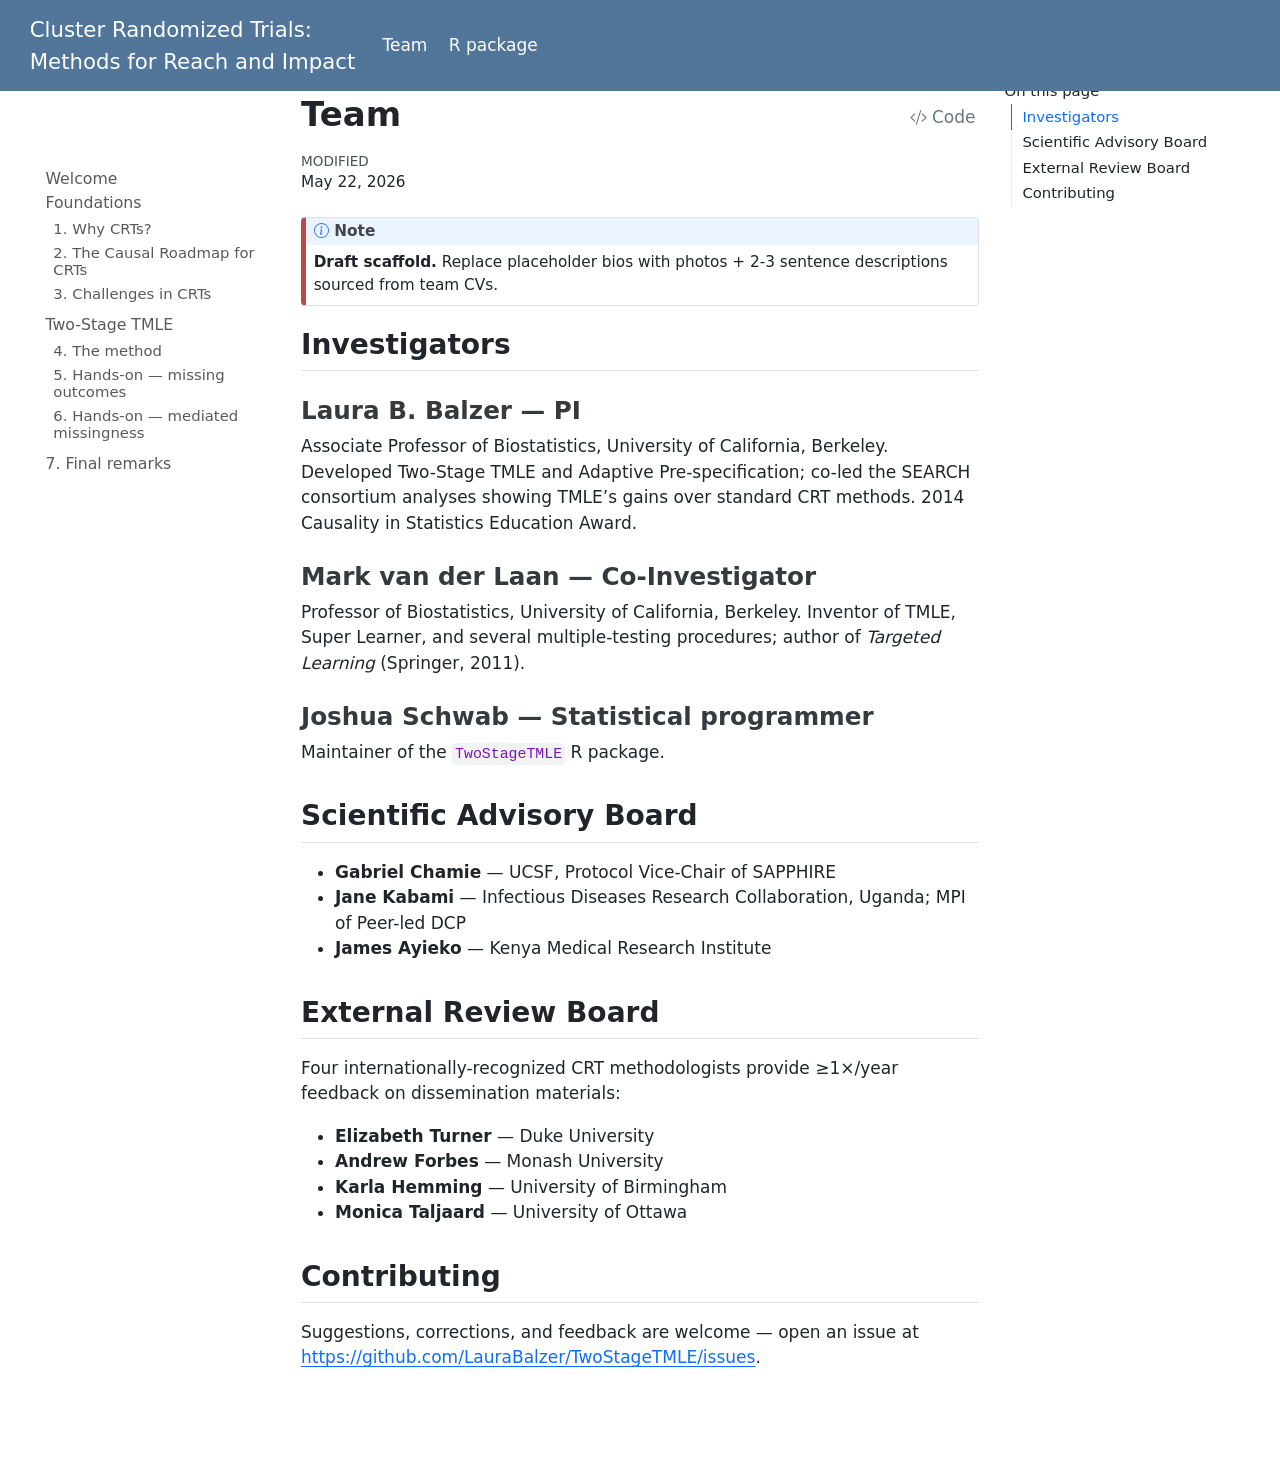
==== docs/00_instructors.html @ 2aa3c399 "initial version" ====
<!DOCTYPE html>
<html xmlns="http://www.w3.org/1999/xhtml" lang="en" xml:lang="en"><head>

<meta charset="utf-8">
<meta name="generator" content="quarto-1.9.37">

<meta name="viewport" content="width=device-width, initial-scale=1.0, user-scalable=yes">


<title>Team – Cluster Randomized Trials:  Methods for Reach and Impact</title>
<style>
/* Default styles provided by pandoc.
** See https://pandoc.org/MANUAL.html#variables-for-html for config info.
*/
code{white-space: pre-wrap;}
span.smallcaps{font-variant: small-caps;}
div.columns{display: flex; gap: min(4vw, 1.5em);}
div.column{flex: auto; overflow-x: auto;}
div.hanging-indent{margin-left: 1.5em; text-indent: -1.5em;}
ul.task-list{list-style: none;}
ul.task-list li input[type="checkbox"] {
  width: 0.8em;
  margin: 0 0.8em 0.2em -1em; /* quarto-specific, see https://github.com/quarto-dev/quarto-cli/issues/4556 */ 
  vertical-align: middle;
}
/* CSS for syntax highlighting */
html { -webkit-text-size-adjust: 100%; }
pre > code.sourceCode { white-space: pre; position: relative; }
pre > code.sourceCode > span { display: inline-block; line-height: 1.25; }
pre > code.sourceCode > span:empty { height: 1.2em; }
.sourceCode { overflow: visible; }
code.sourceCode > span { color: inherit; text-decoration: inherit; }
div.sourceCode { margin: 1em 0; }
pre.sourceCode { margin: 0; }
@media screen {
div.sourceCode { overflow: auto; }
}
@media print {
pre > code.sourceCode { white-space: pre-wrap; }
pre > code.sourceCode > span { text-indent: -5em; padding-left: 5em; }
}
pre.numberSource code
  { counter-reset: source-line 0; }
pre.numberSource code > span
  { position: relative; left: -4em; counter-increment: source-line; }
pre.numberSource code > span > a:first-child::before
  { content: counter(source-line);
    position: relative; left: -1em; text-align: right; vertical-align: baseline;
    border: none; display: inline-block;
    -webkit-touch-callout: none; -webkit-user-select: none;
    -khtml-user-select: none; -moz-user-select: none;
    -ms-user-select: none; user-select: none;
    padding: 0 4px; width: 4em;
  }
pre.numberSource { margin-left: 3em;  padding-left: 4px; }
div.sourceCode
  {   }
@media screen {
pre > code.sourceCode > span > a:first-child::before { text-decoration: underline; }
}
</style>


<script src="site_libs/quarto-nav/quarto-nav.js"></script>
<script src="site_libs/quarto-nav/headroom.min.js"></script>
<script src="site_libs/clipboard/clipboard.min.js"></script>
<script src="site_libs/quarto-search/autocomplete.umd.js"></script>
<script src="site_libs/quarto-search/fuse.min.js"></script>
<script src="site_libs/quarto-search/quarto-search.js"></script>
<meta name="quarto:offset" content="./">
<script src="site_libs/quarto-html/quarto.js" type="module"></script>
<script src="site_libs/quarto-html/tabsets/tabsets.js" type="module"></script>
<script src="site_libs/quarto-html/popper.min.js"></script>
<script src="site_libs/quarto-html/tippy.umd.min.js"></script>
<script src="site_libs/quarto-html/anchor.min.js"></script>
<link href="site_libs/quarto-html/tippy.css" rel="stylesheet">
<link href="site_libs/quarto-html/quarto-syntax-highlighting-7f8f88aac4f3542376d5c11b86a4c14d.css" rel="stylesheet" id="quarto-text-highlighting-styles">
<script src="site_libs/bootstrap/bootstrap.min.js"></script>
<link href="site_libs/bootstrap/bootstrap-icons.css" rel="stylesheet">
<link href="site_libs/bootstrap/bootstrap-45431c2918bd31147ddb3fa7038bb99f.min.css" rel="stylesheet" append-hash="true" id="quarto-bootstrap" data-mode="light">
<script id="quarto-search-options" type="application/json">{
  "location": "navbar",
  "copy-button": false,
  "collapse-after": 3,
  "panel-placement": "end",
  "type": "overlay",
  "limit": 50,
  "keyboard-shortcut": [
    "f",
    "/",
    "s"
  ],
  "show-item-context": false,
  "language": {
    "search-no-results-text": "No results",
    "search-matching-documents-text": "matching documents",
    "search-copy-link-title": "Copy link to search",
    "search-hide-matches-text": "Hide additional matches",
    "search-more-match-text": "more match in this document",
    "search-more-matches-text": "more matches in this document",
    "search-clear-button-title": "Clear",
    "search-text-placeholder": "",
    "search-detached-cancel-button-title": "Cancel",
    "search-submit-button-title": "Submit",
    "search-label": "Search"
  }
}</script>


<link rel="stylesheet" href="styles.css">
</head>

<body class="nav-sidebar floating nav-fixed quarto-light">

<div id="quarto-search-results"></div>
  <header id="quarto-header" class="headroom fixed-top">
    <nav class="navbar navbar-expand-lg " data-bs-theme="dark">
      <div class="navbar-container container-fluid">
      <div class="navbar-brand-container mx-auto">
    <a class="navbar-brand" href="./index.html">
    <span class="navbar-title">Cluster Randomized Trials: <br> Methods for Reach and Impact</span>
    </a>
  </div>
            <div id="quarto-search" class="" title="Search"></div>
          <button class="navbar-toggler" type="button" data-bs-toggle="collapse" data-bs-target="#navbarCollapse" aria-controls="navbarCollapse" role="menu" aria-expanded="false" aria-label="Toggle navigation" onclick="if (window.quartoToggleHeadroom) { window.quartoToggleHeadroom(); }">
  <span class="navbar-toggler-icon"></span>
</button>
          <div class="collapse navbar-collapse" id="navbarCollapse">
            <ul class="navbar-nav navbar-nav-scroll me-auto">
  <li class="nav-item">
    <a class="nav-link active" href="./00_instructors.html" aria-current="page"> 
<span class="menu-text">Team</span></a>
  </li>  
  <li class="nav-item">
    <a class="nav-link" href="https://github.com/LauraBalzer/TwoStageTMLE"> <i class="bi bi-github" role="img">
</i> 
<span class="menu-text">R package</span></a>
  </li>  
</ul>
          </div> <!-- /navcollapse -->
            <div class="quarto-navbar-tools">
</div>
      </div> <!-- /container-fluid -->
    </nav>
  <nav class="quarto-secondary-nav">
    <div class="container-fluid d-flex">
      <button type="button" class="quarto-btn-toggle btn" data-bs-toggle="collapse" role="button" data-bs-target=".quarto-sidebar-collapse-item" aria-controls="quarto-sidebar" aria-expanded="false" aria-label="Toggle sidebar navigation" onclick="if (window.quartoToggleHeadroom) { window.quartoToggleHeadroom(); }">
        <i class="bi bi-layout-text-sidebar-reverse"></i>
      </button>
        <a class="flex-grow-1 no-decor" role="navigation" data-bs-toggle="collapse" data-bs-target=".quarto-sidebar-collapse-item" aria-controls="quarto-sidebar" aria-expanded="false" aria-label="Toggle sidebar navigation" onclick="if (window.quartoToggleHeadroom) { window.quartoToggleHeadroom(); }">      
          <h1 class="quarto-secondary-nav-title">Team</h1>
        </a>     
      <button type="button" class="btn quarto-search-button" aria-label="Search" onclick="window.quartoOpenSearch();">
        <i class="bi bi-search"></i>
      </button>
    </div>
  </nav>
</header>
<!-- content -->
<div id="quarto-content" class="quarto-container page-columns page-rows-contents page-layout-article page-navbar">
<!-- sidebar -->
  <nav id="quarto-sidebar" class="sidebar collapse collapse-horizontal quarto-sidebar-collapse-item sidebar-navigation floating overflow-auto">
        <div class="mt-2 flex-shrink-0 align-items-center">
        <div class="sidebar-search">
        <div id="quarto-search" class="" title="Search"></div>
        </div>
        </div>
        <div class="sidebar-tools-collapse">
    <a href="https://github.com/LauraBalzer/TwoStageTMLE" title="Source code" class="quarto-navigation-tool px-1" aria-label="Source code"><i class="bi bi-github"></i></a>
</div>
    <div class="sidebar-menu-container"> 
    <ul class="list-unstyled mt-1">
        <li class="sidebar-item">
  <div class="sidebar-item-container"> 
  <a href="./index.html" class="sidebar-item-text sidebar-link">
 <span class="menu-text">Welcome</span></a>
  </div>
</li>
        <li class="sidebar-item sidebar-item-section">
      <div class="sidebar-item-container"> 
            <a class="sidebar-item-text sidebar-link text-start" data-bs-toggle="collapse" data-bs-target="#quarto-sidebar-section-1" role="navigation" aria-expanded="true">
 <span class="menu-text">Foundations</span></a>
          <a class="sidebar-item-toggle text-start" data-bs-toggle="collapse" data-bs-target="#quarto-sidebar-section-1" role="navigation" aria-expanded="true" aria-label="Toggle section">
            <i class="bi bi-chevron-right ms-2"></i>
          </a> 
      </div>
      <ul id="quarto-sidebar-section-1" class="collapse list-unstyled sidebar-section depth1 show">  
          <li class="sidebar-item">
  <div class="sidebar-item-container"> 
  <a href="./01_info_why_crts.html" class="sidebar-item-text sidebar-link">
 <span class="menu-text">1. Why CRTs?</span></a>
  </div>
</li>
          <li class="sidebar-item">
  <div class="sidebar-item-container"> 
  <a href="./02_info_roadmap.html" class="sidebar-item-text sidebar-link">
 <span class="menu-text">2. The Causal Roadmap for CRTs</span></a>
  </div>
</li>
          <li class="sidebar-item">
  <div class="sidebar-item-container"> 
  <a href="./03_info_challenges.html" class="sidebar-item-text sidebar-link">
 <span class="menu-text">3. Challenges in CRTs</span></a>
  </div>
</li>
      </ul>
  </li>
        <li class="sidebar-item sidebar-item-section">
      <div class="sidebar-item-container"> 
            <a class="sidebar-item-text sidebar-link text-start" data-bs-toggle="collapse" data-bs-target="#quarto-sidebar-section-2" role="navigation" aria-expanded="true">
 <span class="menu-text">Two-Stage TMLE</span></a>
          <a class="sidebar-item-toggle text-start" data-bs-toggle="collapse" data-bs-target="#quarto-sidebar-section-2" role="navigation" aria-expanded="true" aria-label="Toggle section">
            <i class="bi bi-chevron-right ms-2"></i>
          </a> 
      </div>
      <ul id="quarto-sidebar-section-2" class="collapse list-unstyled sidebar-section depth1 show">  
          <li class="sidebar-item">
  <div class="sidebar-item-container"> 
  <a href="./04_info_two_stage_tmle.html" class="sidebar-item-text sidebar-link">
 <span class="menu-text">4. The method</span></a>
  </div>
</li>
          <li class="sidebar-item">
  <div class="sidebar-item-container"> 
  <a href="./05_R_foundational.html" class="sidebar-item-text sidebar-link">
 <span class="menu-text">5. Hands-on — missing outcomes</span></a>
  </div>
</li>
          <li class="sidebar-item">
  <div class="sidebar-item-container"> 
  <a href="./06_R_mediated.html" class="sidebar-item-text sidebar-link">
 <span class="menu-text">6. Hands-on — mediated missingness</span></a>
  </div>
</li>
      </ul>
  </li>
        <li class="sidebar-item">
  <div class="sidebar-item-container"> 
  <a href="./11_info_conclusion.html" class="sidebar-item-text sidebar-link">
 <span class="menu-text">7. Final remarks</span></a>
  </div>
</li>
    </ul>
    </div>
</nav>
<div id="quarto-sidebar-glass" class="quarto-sidebar-collapse-item" data-bs-toggle="collapse" data-bs-target=".quarto-sidebar-collapse-item"></div>
<!-- margin-sidebar -->
    <div id="quarto-margin-sidebar" class="sidebar margin-sidebar">
        <nav id="TOC" role="doc-toc" class="toc-active">
    <h2 id="toc-title">On this page</h2>
   
  <ul>
  <li><a href="#investigators" id="toc-investigators" class="nav-link active" data-scroll-target="#investigators">Investigators</a>
  <ul class="collapse">
  <li><a href="#laura-b.-balzer-pi" id="toc-laura-b.-balzer-pi" class="nav-link" data-scroll-target="#laura-b.-balzer-pi">Laura B. Balzer — PI</a></li>
  <li><a href="#mark-van-der-laan-co-investigator" id="toc-mark-van-der-laan-co-investigator" class="nav-link" data-scroll-target="#mark-van-der-laan-co-investigator">Mark van der Laan — Co-Investigator</a></li>
  <li><a href="#joshua-schwab-statistical-programmer" id="toc-joshua-schwab-statistical-programmer" class="nav-link" data-scroll-target="#joshua-schwab-statistical-programmer">Joshua Schwab — Statistical programmer</a></li>
  </ul></li>
  <li><a href="#scientific-advisory-board" id="toc-scientific-advisory-board" class="nav-link" data-scroll-target="#scientific-advisory-board">Scientific Advisory Board</a></li>
  <li><a href="#external-review-board" id="toc-external-review-board" class="nav-link" data-scroll-target="#external-review-board">External Review Board</a></li>
  <li><a href="#contributing" id="toc-contributing" class="nav-link" data-scroll-target="#contributing">Contributing</a></li>
  </ul>
</nav>
    </div>
<!-- main -->
<main class="content" id="quarto-document-content">

<header id="title-block-header" class="quarto-title-block default">
<div class="quarto-title">
<div class="quarto-title-block"><div><h1 class="title d-none d-lg-block">Team</h1><button type="button" class="btn code-tools-button" id="quarto-code-tools-source"><i class="bi"></i> Code</button></div></div>
</div>



<div class="quarto-title-meta">

    
  
    <div>
    <div class="quarto-title-meta-heading">Modified</div>
    <div class="quarto-title-meta-contents">
      <p class="date-modified">May 22, 2026</p>
    </div>
  </div>
    
  </div>
  


</header>


<div class="draft callout callout-style-default callout-note callout-titled">
<div class="callout-header d-flex align-content-center">
<div class="callout-icon-container">
<i class="callout-icon"></i>
</div>
<div class="callout-title-container flex-fill">
Note
</div>
</div>
<div class="callout-body-container callout-body">
<p><strong>Draft scaffold.</strong> Replace placeholder bios with photos + 2-3 sentence descriptions sourced from team CVs.</p>
</div>
</div>
<section id="investigators" class="level2">
<h2 class="anchored" data-anchor-id="investigators">Investigators</h2>
<section id="laura-b.-balzer-pi" class="level3">
<h3 class="anchored" data-anchor-id="laura-b.-balzer-pi">Laura B. Balzer — PI</h3>
<p>Associate Professor of Biostatistics, University of California, Berkeley. Developed Two-Stage TMLE and Adaptive Pre-specification; co-led the SEARCH consortium analyses showing TMLE’s gains over standard CRT methods. 2014 Causality in Statistics Education Award.</p>
</section>
<section id="mark-van-der-laan-co-investigator" class="level3">
<h3 class="anchored" data-anchor-id="mark-van-der-laan-co-investigator">Mark van der Laan — Co-Investigator</h3>
<p>Professor of Biostatistics, University of California, Berkeley. Inventor of TMLE, Super Learner, and several multiple-testing procedures; author of <em>Targeted Learning</em> (Springer, 2011).</p>
</section>
<section id="joshua-schwab-statistical-programmer" class="level3">
<h3 class="anchored" data-anchor-id="joshua-schwab-statistical-programmer">Joshua Schwab — Statistical programmer</h3>
<p>Maintainer of the <code>TwoStageTMLE</code> R package.</p>
</section>
</section>
<section id="scientific-advisory-board" class="level2">
<h2 class="anchored" data-anchor-id="scientific-advisory-board">Scientific Advisory Board</h2>
<ul>
<li><strong>Gabriel Chamie</strong> — UCSF, Protocol Vice-Chair of SAPPHIRE</li>
<li><strong>Jane Kabami</strong> — Infectious Diseases Research Collaboration, Uganda; MPI of Peer-led DCP</li>
<li><strong>James Ayieko</strong> — Kenya Medical Research Institute</li>
</ul>
</section>
<section id="external-review-board" class="level2">
<h2 class="anchored" data-anchor-id="external-review-board">External Review Board</h2>
<p>Four internationally-recognized CRT methodologists provide ≥1×/year feedback on dissemination materials:</p>
<ul>
<li><strong>Elizabeth Turner</strong> — Duke University</li>
<li><strong>Andrew Forbes</strong> — Monash University</li>
<li><strong>Karla Hemming</strong> — University of Birmingham</li>
<li><strong>Monica Taljaard</strong> — University of Ottawa</li>
</ul>
</section>
<section id="contributing" class="level2">
<h2 class="anchored" data-anchor-id="contributing">Contributing</h2>
<p>Suggestions, corrections, and feedback are welcome — open an issue at <a href="https://github.com/LauraBalzer/TwoStageTMLE/issues" class="uri">https://github.com/LauraBalzer/TwoStageTMLE/issues</a>.</p>


<!-- -->

</section>

</main> <!-- /main -->
<script id="quarto-html-after-body" type="application/javascript">
  window.document.addEventListener("DOMContentLoaded", function (event) {
    const icon = "";
    const anchorJS = new window.AnchorJS();
    anchorJS.options = {
      placement: 'right',
      icon: icon
    };
    anchorJS.add('.anchored');
    const isCodeAnnotation = (el) => {
      for (const clz of el.classList) {
        if (clz.startsWith('code-annotation-')) {                     
          return true;
        }
      }
      return false;
    }
    const onCopySuccess = function(e) {
      // button target
      const button = e.trigger;
      // don't keep focus
      button.blur();
      // flash "checked"
      button.classList.add('code-copy-button-checked');
      var currentTitle = button.getAttribute("title");
      button.setAttribute("title", "Copied!");
      let tooltip;
      if (window.bootstrap) {
        button.setAttribute("data-bs-toggle", "tooltip");
        button.setAttribute("data-bs-placement", "left");
        button.setAttribute("data-bs-title", "Copied!");
        tooltip = new bootstrap.Tooltip(button, 
          { trigger: "manual", 
            customClass: "code-copy-button-tooltip",
            offset: [0, -8]});
        tooltip.show();    
      }
      setTimeout(function() {
        if (tooltip) {
          tooltip.hide();
          button.removeAttribute("data-bs-title");
          button.removeAttribute("data-bs-toggle");
          button.removeAttribute("data-bs-placement");
        }
        button.setAttribute("title", currentTitle);
        button.classList.remove('code-copy-button-checked');
      }, 1000);
      // clear code selection
      e.clearSelection();
    }
    const getTextToCopy = function(trigger) {
      const outerScaffold = trigger.parentElement.cloneNode(true);
      const codeEl = outerScaffold.querySelector('code');
      for (const childEl of codeEl.children) {
        if (isCodeAnnotation(childEl)) {
          childEl.remove();
        }
      }
      return codeEl.innerText;
    }
    const clipboard = new window.ClipboardJS('.code-copy-button:not([data-in-quarto-modal])', {
      text: getTextToCopy
    });
    clipboard.on('success', onCopySuccess);
    if (window.document.getElementById('quarto-embedded-source-code-modal')) {
      const clipboardModal = new window.ClipboardJS('.code-copy-button[data-in-quarto-modal]', {
        text: getTextToCopy,
        container: window.document.getElementById('quarto-embedded-source-code-modal')
      });
      clipboardModal.on('success', onCopySuccess);
    }
    const viewSource = window.document.getElementById('quarto-view-source') ||
                       window.document.getElementById('quarto-code-tools-source');
    if (viewSource) {
      const sourceUrl = viewSource.getAttribute("data-quarto-source-url");
      viewSource.addEventListener("click", function(e) {
        if (sourceUrl) {
          // rstudio viewer pane
          if (/\bcapabilities=\b/.test(window.location)) {
            window.open(sourceUrl);
          } else {
            window.location.href = sourceUrl;
          }
        } else {
          const modal = new bootstrap.Modal(document.getElementById('quarto-embedded-source-code-modal'));
          modal.show();
        }
        return false;
      });
    }
    function toggleCodeHandler(show) {
      return function(e) {
        const detailsSrc = window.document.querySelectorAll(".cell > details > .sourceCode");
        for (let i=0; i<detailsSrc.length; i++) {
          const details = detailsSrc[i].parentElement;
          if (show) {
            details.open = true;
          } else {
            details.removeAttribute("open");
          }
        }
        const cellCodeDivs = window.document.querySelectorAll(".cell > .sourceCode");
        const fromCls = show ? "hidden" : "unhidden";
        const toCls = show ? "unhidden" : "hidden";
        for (let i=0; i<cellCodeDivs.length; i++) {
          const codeDiv = cellCodeDivs[i];
          if (codeDiv.classList.contains(fromCls)) {
            codeDiv.classList.remove(fromCls);
            codeDiv.classList.add(toCls);
          } 
        }
        return false;
      }
    }
    const hideAllCode = window.document.getElementById("quarto-hide-all-code");
    if (hideAllCode) {
      hideAllCode.addEventListener("click", toggleCodeHandler(false));
    }
    const showAllCode = window.document.getElementById("quarto-show-all-code");
    if (showAllCode) {
      showAllCode.addEventListener("click", toggleCodeHandler(true));
    }
      var localhostRegex = new RegExp(/^(?:http|https):\/\/localhost\:?[0-9]*\//);
      var mailtoRegex = new RegExp(/^mailto:/);
        var filterRegex = new RegExp('/' + window.location.host + '/');
      var isInternal = (href) => {
          return filterRegex.test(href) || localhostRegex.test(href) || mailtoRegex.test(href);
      }
      // Inspect non-navigation links and adorn them if external
     var links = window.document.querySelectorAll('a[href]:not(.nav-link):not(.navbar-brand):not(.toc-action):not(.sidebar-link):not(.sidebar-item-toggle):not(.pagination-link):not(.no-external):not([aria-hidden]):not(.dropdown-item):not(.quarto-navigation-tool):not(.about-link)');
      for (var i=0; i<links.length; i++) {
        const link = links[i];
        if (!isInternal(link.href)) {
          // undo the damage that might have been done by quarto-nav.js in the case of
          // links that we want to consider external
          if (link.dataset.originalHref !== undefined) {
            link.href = link.dataset.originalHref;
          }
        }
      }
    function tippyHover(el, contentFn, onTriggerFn, onUntriggerFn) {
      const config = {
        allowHTML: true,
        maxWidth: 500,
        delay: 100,
        arrow: false,
        appendTo: function(el) {
            return el.parentElement;
        },
        interactive: true,
        interactiveBorder: 10,
        theme: 'quarto',
        placement: 'bottom-start',
      };
      if (contentFn) {
        config.content = contentFn;
      }
      if (onTriggerFn) {
        config.onTrigger = onTriggerFn;
      }
      if (onUntriggerFn) {
        config.onUntrigger = onUntriggerFn;
      }
      window.tippy(el, config); 
    }
    const noterefs = window.document.querySelectorAll('a[role="doc-noteref"]');
    for (var i=0; i<noterefs.length; i++) {
      const ref = noterefs[i];
      tippyHover(ref, function() {
        // use id or data attribute instead here
        let href = ref.getAttribute('data-footnote-href') || ref.getAttribute('href');
        try { href = new URL(href).hash; } catch {}
        const id = href.replace(/^#\/?/, "");
        const note = window.document.getElementById(id);
        if (note) {
          return note.innerHTML;
        } else {
          return "";
        }
      });
    }
    const xrefs = window.document.querySelectorAll('a.quarto-xref');
    const processXRef = (id, note) => {
      // Strip column container classes
      const stripColumnClz = (el) => {
        el.classList.remove("page-full", "page-columns");
        if (el.children) {
          for (const child of el.children) {
            stripColumnClz(child);
          }
        }
      }
      stripColumnClz(note)
      if (id === null || id.startsWith('sec-')) {
        // Special case sections, only their first couple elements
        const container = document.createElement("div");
        if (note.children && note.children.length > 2) {
          container.appendChild(note.children[0].cloneNode(true));
          for (let i = 1; i < note.children.length; i++) {
            const child = note.children[i];
            if (child.tagName === "P" && child.innerText === "") {
              continue;
            } else {
              container.appendChild(child.cloneNode(true));
              break;
            }
          }
          if (window.Quarto?.typesetMath) {
            window.Quarto.typesetMath(container);
          }
          return container.innerHTML
        } else {
          if (window.Quarto?.typesetMath) {
            window.Quarto.typesetMath(note);
          }
          return note.innerHTML;
        }
      } else {
        // Remove any anchor links if they are present
        const anchorLink = note.querySelector('a.anchorjs-link');
        if (anchorLink) {
          anchorLink.remove();
        }
        if (window.Quarto?.typesetMath) {
          window.Quarto.typesetMath(note);
        }
        if (note.classList.contains("callout")) {
          return note.outerHTML;
        } else {
          return note.innerHTML;
        }
      }
    }
    for (var i=0; i<xrefs.length; i++) {
      const xref = xrefs[i];
      tippyHover(xref, undefined, function(instance) {
        instance.disable();
        let url = xref.getAttribute('href');
        let hash = undefined; 
        if (url.startsWith('#')) {
          hash = url;
        } else {
          try { hash = new URL(url).hash; } catch {}
        }
        if (hash) {
          const id = hash.replace(/^#\/?/, "");
          const note = window.document.getElementById(id);
          if (note !== null) {
            try {
              const html = processXRef(id, note.cloneNode(true));
              instance.setContent(html);
            } finally {
              instance.enable();
              instance.show();
            }
          } else {
            // See if we can fetch this
            fetch(url.split('#')[0])
            .then(res => res.text())
            .then(html => {
              const parser = new DOMParser();
              const htmlDoc = parser.parseFromString(html, "text/html");
              const note = htmlDoc.getElementById(id);
              if (note !== null) {
                const html = processXRef(id, note);
                instance.setContent(html);
              } 
            }).finally(() => {
              instance.enable();
              instance.show();
            });
          }
        } else {
          // See if we can fetch a full url (with no hash to target)
          // This is a special case and we should probably do some content thinning / targeting
          fetch(url)
          .then(res => res.text())
          .then(html => {
            const parser = new DOMParser();
            const htmlDoc = parser.parseFromString(html, "text/html");
            const note = htmlDoc.querySelector('main.content');
            if (note !== null) {
              // This should only happen for chapter cross references
              // (since there is no id in the URL)
              // remove the first header
              if (note.children.length > 0 && note.children[0].tagName === "HEADER") {
                note.children[0].remove();
              }
              const html = processXRef(null, note);
              instance.setContent(html);
            } 
          }).finally(() => {
            instance.enable();
            instance.show();
          });
        }
      }, function(instance) {
      });
    }
        let selectedAnnoteEl;
        const selectorForAnnotation = ( cell, annotation) => {
          let cellAttr = 'data-code-cell="' + cell + '"';
          let lineAttr = 'data-code-annotation="' +  annotation + '"';
          const selector = 'span[' + cellAttr + '][' + lineAttr + ']';
          return selector;
        }
        const selectCodeLines = (annoteEl) => {
          const doc = window.document;
          const targetCell = annoteEl.getAttribute("data-target-cell");
          const targetAnnotation = annoteEl.getAttribute("data-target-annotation");
          const annoteSpan = window.document.querySelector(selectorForAnnotation(targetCell, targetAnnotation));
          const lines = annoteSpan.getAttribute("data-code-lines").split(",");
          const lineIds = lines.map((line) => {
            return targetCell + "-" + line;
          })
          let top = null;
          let height = null;
          let parent = null;
          if (lineIds.length > 0) {
              //compute the position of the single el (top and bottom and make a div)
              const el = window.document.getElementById(lineIds[0]);
              top = el.offsetTop;
              height = el.offsetHeight;
              parent = el.parentElement.parentElement;
            if (lineIds.length > 1) {
              const lastEl = window.document.getElementById(lineIds[lineIds.length - 1]);
              const bottom = lastEl.offsetTop + lastEl.offsetHeight;
              height = bottom - top;
            }
            if (top !== null && height !== null && parent !== null) {
              // cook up a div (if necessary) and position it 
              let div = window.document.getElementById("code-annotation-line-highlight");
              if (div === null) {
                div = window.document.createElement("div");
                div.setAttribute("id", "code-annotation-line-highlight");
                div.style.position = 'absolute';
                parent.appendChild(div);
              }
              div.style.top = top - 2 + "px";
              div.style.height = height + 4 + "px";
              div.style.left = 0;
              let gutterDiv = window.document.getElementById("code-annotation-line-highlight-gutter");
              if (gutterDiv === null) {
                gutterDiv = window.document.createElement("div");
                gutterDiv.setAttribute("id", "code-annotation-line-highlight-gutter");
                gutterDiv.style.position = 'absolute';
                const codeCell = window.document.getElementById(targetCell);
                const gutter = codeCell.querySelector('.code-annotation-gutter');
                gutter.appendChild(gutterDiv);
              }
              gutterDiv.style.top = top - 2 + "px";
              gutterDiv.style.height = height + 4 + "px";
            }
            selectedAnnoteEl = annoteEl;
          }
        };
        const unselectCodeLines = () => {
          const elementsIds = ["code-annotation-line-highlight", "code-annotation-line-highlight-gutter"];
          elementsIds.forEach((elId) => {
            const div = window.document.getElementById(elId);
            if (div) {
              div.remove();
            }
          });
          selectedAnnoteEl = undefined;
        };
          // Handle positioning of the toggle
      window.addEventListener(
        "resize",
        throttle(() => {
          elRect = undefined;
          if (selectedAnnoteEl) {
            selectCodeLines(selectedAnnoteEl);
          }
        }, 10)
      );
      function throttle(fn, ms) {
      let throttle = false;
      let timer;
        return (...args) => {
          if(!throttle) { // first call gets through
              fn.apply(this, args);
              throttle = true;
          } else { // all the others get throttled
              if(timer) clearTimeout(timer); // cancel #2
              timer = setTimeout(() => {
                fn.apply(this, args);
                timer = throttle = false;
              }, ms);
          }
        };
      }
        // Attach click handler to the DT
        const annoteDls = window.document.querySelectorAll('dt[data-target-cell]');
        for (const annoteDlNode of annoteDls) {
          annoteDlNode.addEventListener('click', (event) => {
            const clickedEl = event.target;
            if (clickedEl !== selectedAnnoteEl) {
              unselectCodeLines();
              const activeEl = window.document.querySelector('dt[data-target-cell].code-annotation-active');
              if (activeEl) {
                activeEl.classList.remove('code-annotation-active');
              }
              selectCodeLines(clickedEl);
              clickedEl.classList.add('code-annotation-active');
            } else {
              // Unselect the line
              unselectCodeLines();
              clickedEl.classList.remove('code-annotation-active');
            }
          });
        }
    const findCites = (el) => {
      const parentEl = el.parentElement;
      if (parentEl) {
        const cites = parentEl.dataset.cites;
        if (cites) {
          return {
            el,
            cites: cites.split(' ')
          };
        } else {
          return findCites(el.parentElement)
        }
      } else {
        return undefined;
      }
    };
    var bibliorefs = window.document.querySelectorAll('a[role="doc-biblioref"]');
    for (var i=0; i<bibliorefs.length; i++) {
      const ref = bibliorefs[i];
      const citeInfo = findCites(ref);
      if (citeInfo) {
        tippyHover(citeInfo.el, function() {
          var popup = window.document.createElement('div');
          citeInfo.cites.forEach(function(cite) {
            var citeDiv = window.document.createElement('div');
            citeDiv.classList.add('hanging-indent');
            citeDiv.classList.add('csl-entry');
            var biblioDiv = window.document.getElementById('ref-' + cite);
            if (biblioDiv) {
              citeDiv.innerHTML = biblioDiv.innerHTML;
            }
            popup.appendChild(citeDiv);
          });
          return popup.innerHTML;
        });
      }
    }
  });
  </script><div class="modal fade" id="quarto-embedded-source-code-modal" tabindex="-1" aria-labelledby="quarto-embedded-source-code-modal-label" aria-hidden="true"><div class="modal-dialog modal-dialog-scrollable"><div class="modal-content"><div class="modal-header"><h5 class="modal-title" id="quarto-embedded-source-code-modal-label">Source Code</h5><button class="btn-close" data-bs-dismiss="modal"></button></div><div class="modal-body"><div class="">
<div class="code-copy-outer-scaffold"><div class="sourceCode" id="cb1" data-shortcodes="false"><pre class="sourceCode markdown code-with-copy"><code class="sourceCode markdown"><span id="cb1-1"><a href="#cb1-1" aria-hidden="true" tabindex="-1"></a><span class="co">---</span></span>
<span id="cb1-2"><a href="#cb1-2" aria-hidden="true" tabindex="-1"></a><span class="an">title:</span><span class="co"> "Team"</span></span>
<span id="cb1-3"><a href="#cb1-3" aria-hidden="true" tabindex="-1"></a><span class="an">date-modified:</span><span class="co"> last-modified</span></span>
<span id="cb1-4"><a href="#cb1-4" aria-hidden="true" tabindex="-1"></a><span class="co">---</span></span>
<span id="cb1-5"><a href="#cb1-5" aria-hidden="true" tabindex="-1"></a></span>
<span id="cb1-6"><a href="#cb1-6" aria-hidden="true" tabindex="-1"></a>::: {.callout-note .draft}</span>
<span id="cb1-7"><a href="#cb1-7" aria-hidden="true" tabindex="-1"></a>**Draft scaffold.** Replace placeholder bios with photos + 2-3 sentence</span>
<span id="cb1-8"><a href="#cb1-8" aria-hidden="true" tabindex="-1"></a>descriptions sourced from team CVs.</span>
<span id="cb1-9"><a href="#cb1-9" aria-hidden="true" tabindex="-1"></a>:::</span>
<span id="cb1-10"><a href="#cb1-10" aria-hidden="true" tabindex="-1"></a></span>
<span id="cb1-11"><a href="#cb1-11" aria-hidden="true" tabindex="-1"></a><span class="fu">## Investigators</span></span>
<span id="cb1-12"><a href="#cb1-12" aria-hidden="true" tabindex="-1"></a></span>
<span id="cb1-13"><a href="#cb1-13" aria-hidden="true" tabindex="-1"></a><span class="fu">### Laura B. Balzer — PI</span></span>
<span id="cb1-14"><a href="#cb1-14" aria-hidden="true" tabindex="-1"></a></span>
<span id="cb1-15"><a href="#cb1-15" aria-hidden="true" tabindex="-1"></a>Associate Professor of Biostatistics, University of California, Berkeley.</span>
<span id="cb1-16"><a href="#cb1-16" aria-hidden="true" tabindex="-1"></a>Developed Two-Stage TMLE and Adaptive Pre-specification; co-led the</span>
<span id="cb1-17"><a href="#cb1-17" aria-hidden="true" tabindex="-1"></a>SEARCH consortium analyses showing TMLE's gains over standard CRT</span>
<span id="cb1-18"><a href="#cb1-18" aria-hidden="true" tabindex="-1"></a>methods. 2014 Causality in Statistics Education Award.</span>
<span id="cb1-19"><a href="#cb1-19" aria-hidden="true" tabindex="-1"></a></span>
<span id="cb1-20"><a href="#cb1-20" aria-hidden="true" tabindex="-1"></a><span class="fu">### Mark van der Laan — Co-Investigator</span></span>
<span id="cb1-21"><a href="#cb1-21" aria-hidden="true" tabindex="-1"></a></span>
<span id="cb1-22"><a href="#cb1-22" aria-hidden="true" tabindex="-1"></a>Professor of Biostatistics, University of California, Berkeley. Inventor</span>
<span id="cb1-23"><a href="#cb1-23" aria-hidden="true" tabindex="-1"></a>of TMLE, Super Learner, and several multiple-testing procedures; author</span>
<span id="cb1-24"><a href="#cb1-24" aria-hidden="true" tabindex="-1"></a>of *Targeted Learning* (Springer, 2011).</span>
<span id="cb1-25"><a href="#cb1-25" aria-hidden="true" tabindex="-1"></a></span>
<span id="cb1-26"><a href="#cb1-26" aria-hidden="true" tabindex="-1"></a><span class="fu">### Joshua Schwab — Statistical programmer</span></span>
<span id="cb1-27"><a href="#cb1-27" aria-hidden="true" tabindex="-1"></a></span>
<span id="cb1-28"><a href="#cb1-28" aria-hidden="true" tabindex="-1"></a>Maintainer of the <span class="in">`TwoStageTMLE`</span> R package.</span>
<span id="cb1-29"><a href="#cb1-29" aria-hidden="true" tabindex="-1"></a></span>
<span id="cb1-30"><a href="#cb1-30" aria-hidden="true" tabindex="-1"></a><span class="fu">## Scientific Advisory Board</span></span>
<span id="cb1-31"><a href="#cb1-31" aria-hidden="true" tabindex="-1"></a></span>
<span id="cb1-32"><a href="#cb1-32" aria-hidden="true" tabindex="-1"></a><span class="ss">* </span>**Gabriel Chamie** — UCSF, Protocol Vice-Chair of SAPPHIRE</span>
<span id="cb1-33"><a href="#cb1-33" aria-hidden="true" tabindex="-1"></a><span class="ss">* </span>**Jane Kabami** — Infectious Diseases Research Collaboration, Uganda; MPI of Peer-led DCP</span>
<span id="cb1-34"><a href="#cb1-34" aria-hidden="true" tabindex="-1"></a><span class="ss">* </span>**James Ayieko** — Kenya Medical Research Institute</span>
<span id="cb1-35"><a href="#cb1-35" aria-hidden="true" tabindex="-1"></a></span>
<span id="cb1-36"><a href="#cb1-36" aria-hidden="true" tabindex="-1"></a><span class="fu">## External Review Board</span></span>
<span id="cb1-37"><a href="#cb1-37" aria-hidden="true" tabindex="-1"></a></span>
<span id="cb1-38"><a href="#cb1-38" aria-hidden="true" tabindex="-1"></a>Four internationally-recognized CRT methodologists provide ≥1×/year</span>
<span id="cb1-39"><a href="#cb1-39" aria-hidden="true" tabindex="-1"></a>feedback on dissemination materials:</span>
<span id="cb1-40"><a href="#cb1-40" aria-hidden="true" tabindex="-1"></a></span>
<span id="cb1-41"><a href="#cb1-41" aria-hidden="true" tabindex="-1"></a><span class="ss">* </span>**Elizabeth Turner** — Duke University</span>
<span id="cb1-42"><a href="#cb1-42" aria-hidden="true" tabindex="-1"></a><span class="ss">* </span>**Andrew Forbes** — Monash University</span>
<span id="cb1-43"><a href="#cb1-43" aria-hidden="true" tabindex="-1"></a><span class="ss">* </span>**Karla Hemming** — University of Birmingham</span>
<span id="cb1-44"><a href="#cb1-44" aria-hidden="true" tabindex="-1"></a><span class="ss">* </span>**Monica Taljaard** — University of Ottawa</span>
<span id="cb1-45"><a href="#cb1-45" aria-hidden="true" tabindex="-1"></a></span>
<span id="cb1-46"><a href="#cb1-46" aria-hidden="true" tabindex="-1"></a><span class="fu">## Contributing</span></span>
<span id="cb1-47"><a href="#cb1-47" aria-hidden="true" tabindex="-1"></a></span>
<span id="cb1-48"><a href="#cb1-48" aria-hidden="true" tabindex="-1"></a>Suggestions, corrections, and feedback are welcome — open an issue at</span>
<span id="cb1-49"><a href="#cb1-49" aria-hidden="true" tabindex="-1"></a><span class="ot">&lt;https://github.com/LauraBalzer/TwoStageTMLE/issues&gt;</span>.</span></code></pre></div><button title="Copy to Clipboard" class="code-copy-button" data-in-quarto-modal=""><i class="bi"></i></button></div>
</div></div></div></div></div>
</div> <!-- /content -->




</body></html>
---- docs/styles.css ----
/* Working-draft styles — start minimal, refine after ERB review. */

/* Tighter sidebar headings, more breathing room in body */
.sidebar-section {
  margin-top: 0.5rem;
}

.quarto-title-block .quarto-title .title {
  font-size: 2rem;
  line-height: 1.2;
}

/* Distinct treatment for the WIP banners used in stub chapters */
.callout.callout-style-default.callout-note.draft {
  border-left-color: #b94a48;
}
.callout.callout-style-default.callout-note.draft .callout-title {
  color: #b94a48;
}

/* Slightly larger code blocks */
pre code {
  font-size: 0.9em;
}

/* Roadmap step boxes (used in chapter 2) */
.roadmap-step {
  border-left: 4px solid #4078c0;
  padding: 0.5rem 1rem;
  margin: 0.75rem 0;
  background: #f6f8fa;
  border-radius: 4px;
}
.roadmap-step h4 {
  margin-top: 0;
  color: #4078c0;
}
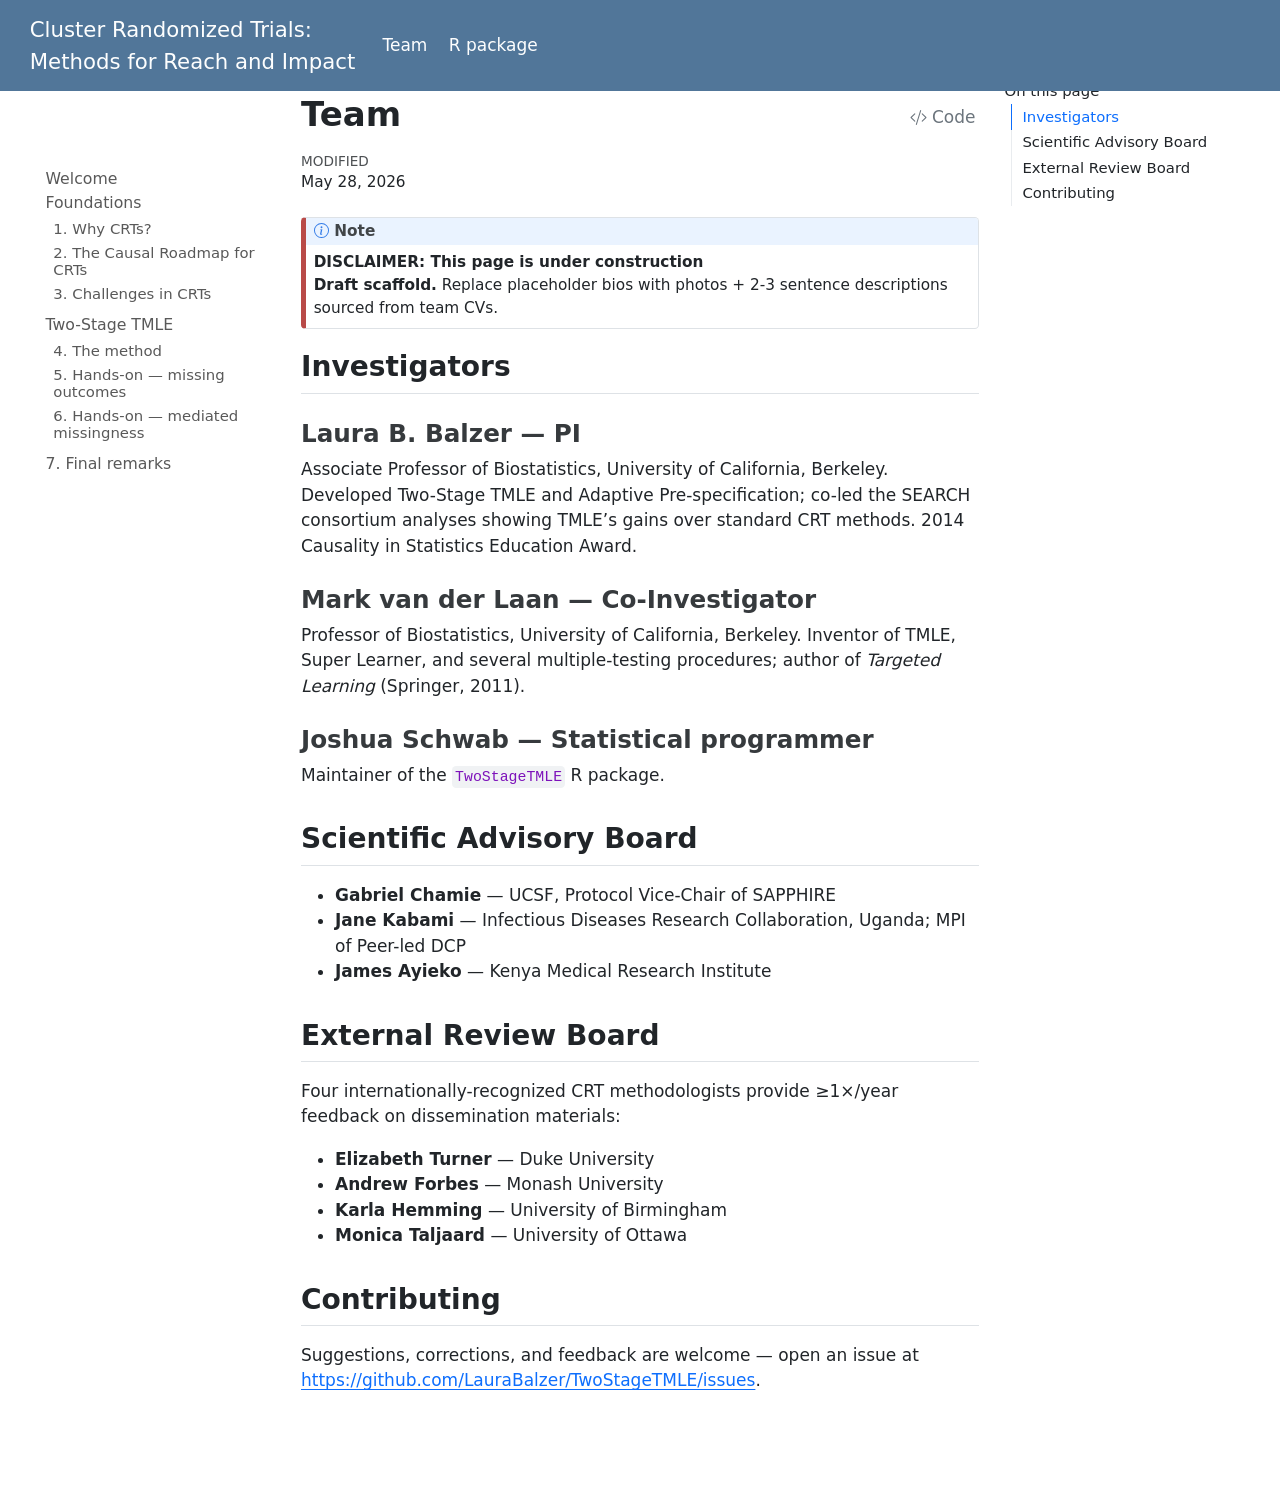
==== commit f5310578: "render" ====
--- a/docs/00_instructors.html
+++ b/docs/00_instructors.html
@@ -279,7 +279,7 @@
     <div>
     <div class="quarto-title-meta-heading">Modified</div>
     <div class="quarto-title-meta-contents">
-      <p class="date-modified">May 22, 2026</p>
+      <p class="date-modified">May 28, 2026</p>
     </div>
   </div>
     
@@ -300,7 +300,8 @@
 </div>
 </div>
 <div class="callout-body-container callout-body">
-<p><strong>Draft scaffold.</strong> Replace placeholder bios with photos + 2-3 sentence descriptions sourced from team CVs.</p>
+<p><strong>DISCLAIMER: This page is under construction</strong><br>
+<strong>Draft scaffold.</strong> Replace placeholder bios with photos + 2-3 sentence descriptions sourced from team CVs.</p>
 </div>
 </div>
 <section id="investigators" class="level2">
@@ -803,49 +804,50 @@
 <span id="cb1-4"><a href="#cb1-4" aria-hidden="true" tabindex="-1"></a><span class="co">---</span></span>
 <span id="cb1-5"><a href="#cb1-5" aria-hidden="true" tabindex="-1"></a></span>
 <span id="cb1-6"><a href="#cb1-6" aria-hidden="true" tabindex="-1"></a>::: {.callout-note .draft}</span>
-<span id="cb1-7"><a href="#cb1-7" aria-hidden="true" tabindex="-1"></a>**Draft scaffold.** Replace placeholder bios with photos + 2-3 sentence</span>
-<span id="cb1-8"><a href="#cb1-8" aria-hidden="true" tabindex="-1"></a>descriptions sourced from team CVs.</span>
-<span id="cb1-9"><a href="#cb1-9" aria-hidden="true" tabindex="-1"></a>:::</span>
-<span id="cb1-10"><a href="#cb1-10" aria-hidden="true" tabindex="-1"></a></span>
-<span id="cb1-11"><a href="#cb1-11" aria-hidden="true" tabindex="-1"></a><span class="fu">## Investigators</span></span>
-<span id="cb1-12"><a href="#cb1-12" aria-hidden="true" tabindex="-1"></a></span>
-<span id="cb1-13"><a href="#cb1-13" aria-hidden="true" tabindex="-1"></a><span class="fu">### Laura B. Balzer — PI</span></span>
-<span id="cb1-14"><a href="#cb1-14" aria-hidden="true" tabindex="-1"></a></span>
-<span id="cb1-15"><a href="#cb1-15" aria-hidden="true" tabindex="-1"></a>Associate Professor of Biostatistics, University of California, Berkeley.</span>
-<span id="cb1-16"><a href="#cb1-16" aria-hidden="true" tabindex="-1"></a>Developed Two-Stage TMLE and Adaptive Pre-specification; co-led the</span>
-<span id="cb1-17"><a href="#cb1-17" aria-hidden="true" tabindex="-1"></a>SEARCH consortium analyses showing TMLE's gains over standard CRT</span>
-<span id="cb1-18"><a href="#cb1-18" aria-hidden="true" tabindex="-1"></a>methods. 2014 Causality in Statistics Education Award.</span>
-<span id="cb1-19"><a href="#cb1-19" aria-hidden="true" tabindex="-1"></a></span>
-<span id="cb1-20"><a href="#cb1-20" aria-hidden="true" tabindex="-1"></a><span class="fu">### Mark van der Laan — Co-Investigator</span></span>
-<span id="cb1-21"><a href="#cb1-21" aria-hidden="true" tabindex="-1"></a></span>
-<span id="cb1-22"><a href="#cb1-22" aria-hidden="true" tabindex="-1"></a>Professor of Biostatistics, University of California, Berkeley. Inventor</span>
-<span id="cb1-23"><a href="#cb1-23" aria-hidden="true" tabindex="-1"></a>of TMLE, Super Learner, and several multiple-testing procedures; author</span>
-<span id="cb1-24"><a href="#cb1-24" aria-hidden="true" tabindex="-1"></a>of *Targeted Learning* (Springer, 2011).</span>
-<span id="cb1-25"><a href="#cb1-25" aria-hidden="true" tabindex="-1"></a></span>
-<span id="cb1-26"><a href="#cb1-26" aria-hidden="true" tabindex="-1"></a><span class="fu">### Joshua Schwab — Statistical programmer</span></span>
-<span id="cb1-27"><a href="#cb1-27" aria-hidden="true" tabindex="-1"></a></span>
-<span id="cb1-28"><a href="#cb1-28" aria-hidden="true" tabindex="-1"></a>Maintainer of the <span class="in">`TwoStageTMLE`</span> R package.</span>
-<span id="cb1-29"><a href="#cb1-29" aria-hidden="true" tabindex="-1"></a></span>
-<span id="cb1-30"><a href="#cb1-30" aria-hidden="true" tabindex="-1"></a><span class="fu">## Scientific Advisory Board</span></span>
-<span id="cb1-31"><a href="#cb1-31" aria-hidden="true" tabindex="-1"></a></span>
-<span id="cb1-32"><a href="#cb1-32" aria-hidden="true" tabindex="-1"></a><span class="ss">* </span>**Gabriel Chamie** — UCSF, Protocol Vice-Chair of SAPPHIRE</span>
-<span id="cb1-33"><a href="#cb1-33" aria-hidden="true" tabindex="-1"></a><span class="ss">* </span>**Jane Kabami** — Infectious Diseases Research Collaboration, Uganda; MPI of Peer-led DCP</span>
-<span id="cb1-34"><a href="#cb1-34" aria-hidden="true" tabindex="-1"></a><span class="ss">* </span>**James Ayieko** — Kenya Medical Research Institute</span>
-<span id="cb1-35"><a href="#cb1-35" aria-hidden="true" tabindex="-1"></a></span>
-<span id="cb1-36"><a href="#cb1-36" aria-hidden="true" tabindex="-1"></a><span class="fu">## External Review Board</span></span>
-<span id="cb1-37"><a href="#cb1-37" aria-hidden="true" tabindex="-1"></a></span>
-<span id="cb1-38"><a href="#cb1-38" aria-hidden="true" tabindex="-1"></a>Four internationally-recognized CRT methodologists provide ≥1×/year</span>
-<span id="cb1-39"><a href="#cb1-39" aria-hidden="true" tabindex="-1"></a>feedback on dissemination materials:</span>
-<span id="cb1-40"><a href="#cb1-40" aria-hidden="true" tabindex="-1"></a></span>
-<span id="cb1-41"><a href="#cb1-41" aria-hidden="true" tabindex="-1"></a><span class="ss">* </span>**Elizabeth Turner** — Duke University</span>
-<span id="cb1-42"><a href="#cb1-42" aria-hidden="true" tabindex="-1"></a><span class="ss">* </span>**Andrew Forbes** — Monash University</span>
-<span id="cb1-43"><a href="#cb1-43" aria-hidden="true" tabindex="-1"></a><span class="ss">* </span>**Karla Hemming** — University of Birmingham</span>
-<span id="cb1-44"><a href="#cb1-44" aria-hidden="true" tabindex="-1"></a><span class="ss">* </span>**Monica Taljaard** — University of Ottawa</span>
-<span id="cb1-45"><a href="#cb1-45" aria-hidden="true" tabindex="-1"></a></span>
-<span id="cb1-46"><a href="#cb1-46" aria-hidden="true" tabindex="-1"></a><span class="fu">## Contributing</span></span>
-<span id="cb1-47"><a href="#cb1-47" aria-hidden="true" tabindex="-1"></a></span>
-<span id="cb1-48"><a href="#cb1-48" aria-hidden="true" tabindex="-1"></a>Suggestions, corrections, and feedback are welcome — open an issue at</span>
-<span id="cb1-49"><a href="#cb1-49" aria-hidden="true" tabindex="-1"></a><span class="ot">&lt;https://github.com/LauraBalzer/TwoStageTMLE/issues&gt;</span>.</span></code></pre></div><button title="Copy to Clipboard" class="code-copy-button" data-in-quarto-modal=""><i class="bi"></i></button></div>
+<span id="cb1-7"><a href="#cb1-7" aria-hidden="true" tabindex="-1"></a>**DISCLAIMER: This page is under construction**  </span>
+<span id="cb1-8"><a href="#cb1-8" aria-hidden="true" tabindex="-1"></a>**Draft scaffold.** Replace placeholder bios with photos + 2-3 sentence</span>
+<span id="cb1-9"><a href="#cb1-9" aria-hidden="true" tabindex="-1"></a>descriptions sourced from team CVs.</span>
+<span id="cb1-10"><a href="#cb1-10" aria-hidden="true" tabindex="-1"></a>:::</span>
+<span id="cb1-11"><a href="#cb1-11" aria-hidden="true" tabindex="-1"></a></span>
+<span id="cb1-12"><a href="#cb1-12" aria-hidden="true" tabindex="-1"></a><span class="fu">## Investigators</span></span>
+<span id="cb1-13"><a href="#cb1-13" aria-hidden="true" tabindex="-1"></a></span>
+<span id="cb1-14"><a href="#cb1-14" aria-hidden="true" tabindex="-1"></a><span class="fu">### Laura B. Balzer — PI</span></span>
+<span id="cb1-15"><a href="#cb1-15" aria-hidden="true" tabindex="-1"></a></span>
+<span id="cb1-16"><a href="#cb1-16" aria-hidden="true" tabindex="-1"></a>Associate Professor of Biostatistics, University of California, Berkeley.</span>
+<span id="cb1-17"><a href="#cb1-17" aria-hidden="true" tabindex="-1"></a>Developed Two-Stage TMLE and Adaptive Pre-specification; co-led the</span>
+<span id="cb1-18"><a href="#cb1-18" aria-hidden="true" tabindex="-1"></a>SEARCH consortium analyses showing TMLE's gains over standard CRT</span>
+<span id="cb1-19"><a href="#cb1-19" aria-hidden="true" tabindex="-1"></a>methods. 2014 Causality in Statistics Education Award.</span>
+<span id="cb1-20"><a href="#cb1-20" aria-hidden="true" tabindex="-1"></a></span>
+<span id="cb1-21"><a href="#cb1-21" aria-hidden="true" tabindex="-1"></a><span class="fu">### Mark van der Laan — Co-Investigator</span></span>
+<span id="cb1-22"><a href="#cb1-22" aria-hidden="true" tabindex="-1"></a></span>
+<span id="cb1-23"><a href="#cb1-23" aria-hidden="true" tabindex="-1"></a>Professor of Biostatistics, University of California, Berkeley. Inventor</span>
+<span id="cb1-24"><a href="#cb1-24" aria-hidden="true" tabindex="-1"></a>of TMLE, Super Learner, and several multiple-testing procedures; author</span>
+<span id="cb1-25"><a href="#cb1-25" aria-hidden="true" tabindex="-1"></a>of *Targeted Learning* (Springer, 2011).</span>
+<span id="cb1-26"><a href="#cb1-26" aria-hidden="true" tabindex="-1"></a></span>
+<span id="cb1-27"><a href="#cb1-27" aria-hidden="true" tabindex="-1"></a><span class="fu">### Joshua Schwab — Statistical programmer</span></span>
+<span id="cb1-28"><a href="#cb1-28" aria-hidden="true" tabindex="-1"></a></span>
+<span id="cb1-29"><a href="#cb1-29" aria-hidden="true" tabindex="-1"></a>Maintainer of the <span class="in">`TwoStageTMLE`</span> R package.</span>
+<span id="cb1-30"><a href="#cb1-30" aria-hidden="true" tabindex="-1"></a></span>
+<span id="cb1-31"><a href="#cb1-31" aria-hidden="true" tabindex="-1"></a><span class="fu">## Scientific Advisory Board</span></span>
+<span id="cb1-32"><a href="#cb1-32" aria-hidden="true" tabindex="-1"></a></span>
+<span id="cb1-33"><a href="#cb1-33" aria-hidden="true" tabindex="-1"></a><span class="ss">* </span>**Gabriel Chamie** — UCSF, Protocol Vice-Chair of SAPPHIRE</span>
+<span id="cb1-34"><a href="#cb1-34" aria-hidden="true" tabindex="-1"></a><span class="ss">* </span>**Jane Kabami** — Infectious Diseases Research Collaboration, Uganda; MPI of Peer-led DCP</span>
+<span id="cb1-35"><a href="#cb1-35" aria-hidden="true" tabindex="-1"></a><span class="ss">* </span>**James Ayieko** — Kenya Medical Research Institute</span>
+<span id="cb1-36"><a href="#cb1-36" aria-hidden="true" tabindex="-1"></a></span>
+<span id="cb1-37"><a href="#cb1-37" aria-hidden="true" tabindex="-1"></a><span class="fu">## External Review Board</span></span>
+<span id="cb1-38"><a href="#cb1-38" aria-hidden="true" tabindex="-1"></a></span>
+<span id="cb1-39"><a href="#cb1-39" aria-hidden="true" tabindex="-1"></a>Four internationally-recognized CRT methodologists provide ≥1×/year</span>
+<span id="cb1-40"><a href="#cb1-40" aria-hidden="true" tabindex="-1"></a>feedback on dissemination materials:</span>
+<span id="cb1-41"><a href="#cb1-41" aria-hidden="true" tabindex="-1"></a></span>
+<span id="cb1-42"><a href="#cb1-42" aria-hidden="true" tabindex="-1"></a><span class="ss">* </span>**Elizabeth Turner** — Duke University</span>
+<span id="cb1-43"><a href="#cb1-43" aria-hidden="true" tabindex="-1"></a><span class="ss">* </span>**Andrew Forbes** — Monash University</span>
+<span id="cb1-44"><a href="#cb1-44" aria-hidden="true" tabindex="-1"></a><span class="ss">* </span>**Karla Hemming** — University of Birmingham</span>
+<span id="cb1-45"><a href="#cb1-45" aria-hidden="true" tabindex="-1"></a><span class="ss">* </span>**Monica Taljaard** — University of Ottawa</span>
+<span id="cb1-46"><a href="#cb1-46" aria-hidden="true" tabindex="-1"></a></span>
+<span id="cb1-47"><a href="#cb1-47" aria-hidden="true" tabindex="-1"></a><span class="fu">## Contributing</span></span>
+<span id="cb1-48"><a href="#cb1-48" aria-hidden="true" tabindex="-1"></a></span>
+<span id="cb1-49"><a href="#cb1-49" aria-hidden="true" tabindex="-1"></a>Suggestions, corrections, and feedback are welcome — open an issue at</span>
+<span id="cb1-50"><a href="#cb1-50" aria-hidden="true" tabindex="-1"></a><span class="ot">&lt;https://github.com/LauraBalzer/TwoStageTMLE/issues&gt;</span>.</span></code></pre></div><button title="Copy to Clipboard" class="code-copy-button" data-in-quarto-modal=""><i class="bi"></i></button></div>
 </div></div></div></div></div>
 </div> <!-- /content -->
 
